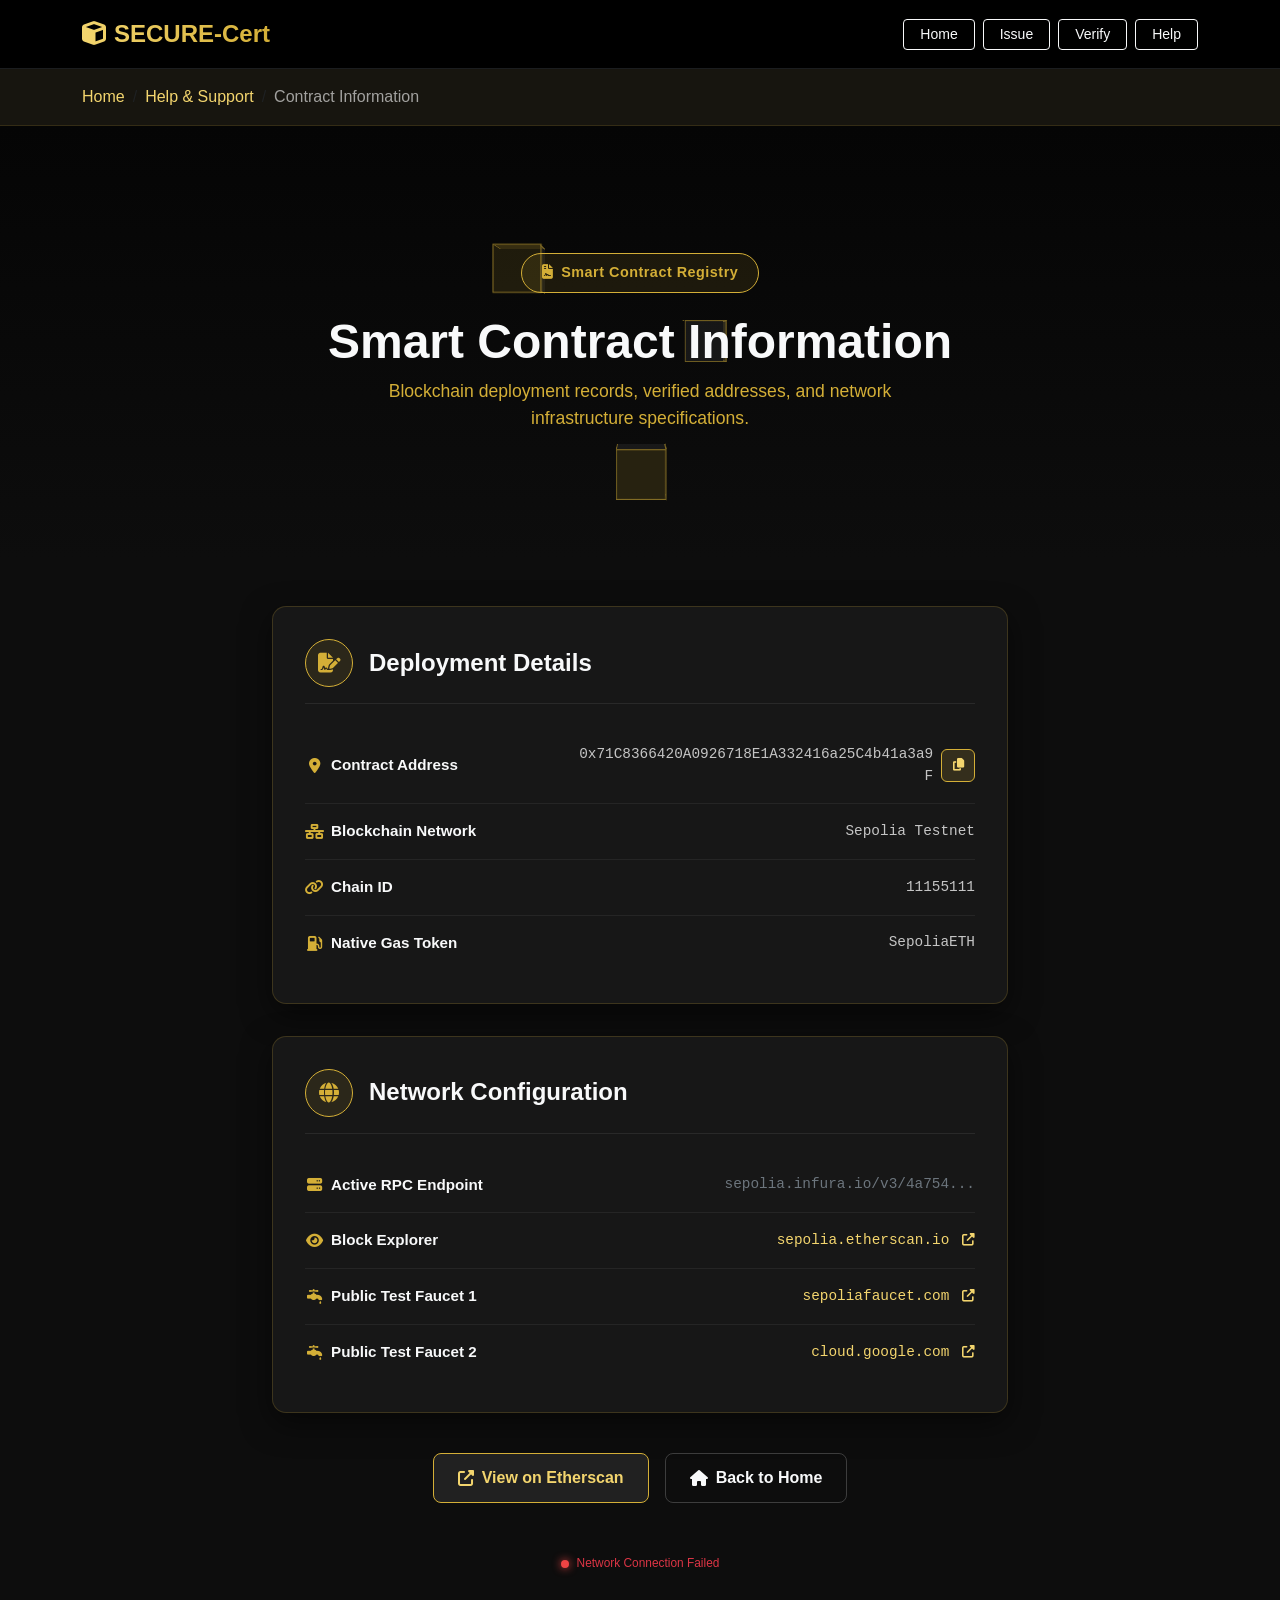
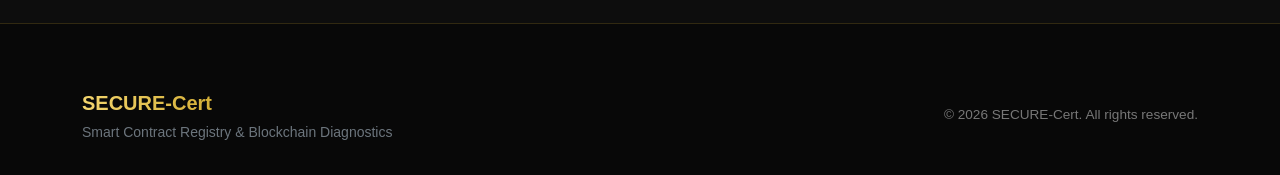
==== contract_info.html @ 5b674ec1 "Create contract_info.html" ====
<!DOCTYPE html>
<html lang="en">
<head>
  <meta charset="UTF-8">
  <meta name="viewport" content="width=device-width, initial-scale=1.0">
  <title>Contract Information - SECURE-Cert</title>

  <!-- Bootstrap 5 CSS -->
  <link href="https://cdn.jsdelivr.net/npm/bootstrap@5.3.3/dist/css/bootstrap.min.css" rel="stylesheet">
  <!-- FontAwesome Icons -->
  <link rel="stylesheet" href="https://cdnjs.cloudflare.com/ajax/libs/font-awesome/6.4.0/css/all.min.css">
  <!-- AOS Animations -->
  <link href="https://unpkg.com/aos@2.3.1/dist/aos.css" rel="stylesheet">
  <!-- Master Gold/Black/White Theme -->
  <link rel="stylesheet" href="style.css">
</head>
<body class="d-flex flex-column min-vh-100">

  <!-- Shared Header -->
  <header class="py-3 border-bottom border-secondary border-opacity-25 bg-black">
    <div class="container d-flex justify-content-between align-items-center">
      <a href="index.html" class="text-decoration-none fw-bold fs-4 gradient-text">
        <i class="fas fa-cube me-2"></i>SECURE-Cert
      </a>
      <div class="d-flex gap-2">
        <a href="index.html" class="btn btn-outline-light btn-sm px-3">Home</a>
        <a href="issue.html" class="btn btn-outline-light btn-sm px-3">Issue</a>
        <a href="verify.html" class="btn btn-outline-light btn-sm px-3">Verify</a>
        <a href="help.html" class="btn btn-outline-light btn-sm px-3">Help</a>
      </div>
    </div>
  </header>

  <!-- Breadcrumb Navigation -->
  <div class="breadcrumb-custom">
    <div class="container">
      <nav aria-label="breadcrumb">
        <ol class="breadcrumb">
          <li class="breadcrumb-item"><a href="index.html">Home</a></li>
          <li class="breadcrumb-item"><a href="help.html">Help & Support</a></li>
          <li class="breadcrumb-item active" aria-current="page">Contract Information</li>
        </ol>
      </nav>
    </div>
  </div>

  <!-- Hero Section with 3D Animated Background -->
  <section class="animation-hero position-relative">
    <div class="animation-bg">
      <div class="icontainer">
        <div class="holder"><div class="box"></div></div>
        <div class="holder"><div class="box"></div></div>
        <div class="holder"><div class="box"></div></div>
      </div>
    </div>

    <div class="container text-center hero-content position-relative" style="z-index: 2;">
      <div class="hero-badge" data-aos="fade-down">
        <i class="fas fa-file-contract me-2"></i>Smart Contract Registry
      </div>
      <h1 class="hero-title" data-aos="fade-up">Smart Contract Information</h1>
      <p class="hero-subtitle" data-aos="fade-up" data-aos-delay="100">
        Blockchain deployment records, verified addresses, and network infrastructure specifications.
      </p>
    </div>
  </section>

  <!-- Main Information Container -->
  <main class="py-5" style="background-color: var(--black-bg);">
    <div class="container">
      <div class="row justify-content-center">
        <div class="col-lg-9 col-xl-8">

          <!-- Contract Details Card -->
          <div class="info-card" data-aos="fade-up" data-aos-delay="100">
            <div class="info-header">
              <div class="info-icon"><i class="fas fa-file-signature"></i></div>
              <h3 class="h4 fw-bold text-light m-0">Deployment Details</h3>
            </div>

            <div class="info-item">
              <div class="info-label"><i class="fas fa-map-marker-alt"></i> Contract Address</div>
              <div class="info-value">
                <span id="displayContractAddr">0x71C...3a9F</span>
                <button class="copy-btn" id="copyBtn" onclick="copyContractAddress()" aria-label="Copy contract address">
                  <i class="fas fa-copy"></i>
                </button>
              </div>
            </div>

            <div class="info-item">
              <div class="info-label"><i class="fas fa-network-wired"></i> Blockchain Network</div>
              <div class="info-value">Sepolia Testnet</div>
            </div>

            <div class="info-item">
              <div class="info-label"><i class="fas fa-link"></i> Chain ID</div>
              <div class="info-value">11155111</div>
            </div>

            <div class="info-item">
              <div class="info-label"><i class="fas fa-gas-pump"></i> Native Gas Token</div>
              <div class="info-value">SepoliaETH</div>
            </div>
          </div>

          <!-- Network Architecture Card -->
          <div class="info-card" data-aos="fade-up" data-aos-delay="200">
            <div class="info-header">
              <div class="info-icon"><i class="fas fa-globe"></i></div>
              <h3 class="h4 fw-bold text-light m-0">Network Configuration</h3>
            </div>

            <div class="info-item">
              <div class="info-label"><i class="fas fa-server"></i> Active RPC Endpoint</div>
              <div class="info-value text-secondary">sepolia.infura.io/v3/4a754...</div>
            </div>

            <div class="info-item">
              <div class="info-label"><i class="fas fa-eye"></i> Block Explorer</div>
              <div class="info-value">
                <a href="https://sepolia.etherscan.io" target="_blank" rel="noopener noreferrer">
                  sepolia.etherscan.io <i class="fas fa-external-link-alt small ms-1"></i>
                </a>
              </div>
            </div>

            <div class="info-item">
              <div class="info-label"><i class="fas fa-faucet-drip"></i> Public Test Faucet 1</div>
              <div class="info-value">
                <a href="https://sepoliafaucet.com" target="_blank" rel="noopener noreferrer">
                  sepoliafaucet.com <i class="fas fa-external-link-alt small ms-1"></i>
                </a>
              </div>
            </div>

            <div class="info-item">
              <div class="info-label"><i class="fas fa-faucet-drip"></i> Public Test Faucet 2</div>
              <div class="info-value">
                <a href="https://cloud.google.com/application/web3/faucet/ethereum/sepolia" target="_blank" rel="noopener noreferrer">
                  cloud.google.com <i class="fas fa-external-link-alt small ms-1"></i>
                </a>
              </div>
            </div>
          </div>

          <!-- Action Buttons -->
          <div class="action-buttons" data-aos="fade-up" data-aos-delay="300">
            <a id="etherscanLink" href="https://sepolia.etherscan.io" target="_blank" class="btn-etherscan" rel="noopener noreferrer">
              <i class="fas fa-external-link-alt"></i> View on Etherscan
            </a>
            <a href="index.html" class="btn-home">
              <i class="fas fa-home"></i> Back to Home
            </a>
          </div>

          <!-- Network Live Status Indicator -->
          <div class="text-center mt-5" data-aos="fade-up">
            <div class="status-indicator" id="pageNetworkStatus">
              <span class="status-dot" id="pageStatusDot"></span>
              <span id="pageStatusText" class="text-secondary small">Probing Ethereum node...</span>
            </div>
          </div>

        </div>
      </div>
    </div>
  </main>

  <!-- Shared Footer -->
  <footer class="custom-footer mt-auto">
    <div class="container">
      <div class="row align-items-center gy-3">
        <div class="col-md-6 text-center text-md-start">
          <span class="gradient-text fw-bold fs-5">SECURE-Cert</span>
          <p class="text-secondary small mb-0 mt-1">Smart Contract Registry & Blockchain Diagnostics</p>
        </div>
        <div class="col-md-6 text-center text-md-end">
          <p class="footer-copyright mb-0">&copy; 2026 SECURE-Cert. All rights reserved.</p>
        </div>
      </div>
    </div>
  </footer>

  <!-- Scripts -->
  <script src="https://cdn.jsdelivr.net/npm/bootstrap@5.3.3/dist/js/bootstrap.bundle.min.js"></script>
  <script src="https://unpkg.com/aos@2.3.1/dist/aos.js"></script>
  <script>
    AOS.init({ duration: 800, once: true });

    // Client-side default contract address (demo placeholder or replace with real address)
    const CONTRACT_ADDRESS = "0x71C8366420A0926718E1A332416a25C4b41a3a9F";

    // Initialize address and links
    document.addEventListener('DOMContentLoaded', () => {
      document.getElementById('displayContractAddr').textContent = CONTRACT_ADDRESS;
      document.getElementById('etherscanLink').href = `https://sepolia.etherscan.io/address/${CONTRACT_ADDRESS}`;
      checkPageNetworkStatus();
      setInterval(checkPageNetworkStatus, 30000);
    });

    async function copyContractAddress() {
      const button = document.getElementById('copyBtn');
      try {
        await navigator.clipboard.writeText(CONTRACT_ADDRESS);
        const original = button.innerHTML;
        button.innerHTML = '<i class="fas fa-check"></i>';
        button.classList.add('copied');
        setTimeout(() => {
          button.innerHTML = original;
          button.classList.remove('copied');
        }, 2000);
      } catch (e) {
        console.error('Failed to copy: ', e);
      }
    }

    async function checkPageNetworkStatus() {
      const statusIndicator = document.getElementById('pageNetworkStatus');
      const statusDot = document.getElementById('pageStatusDot');
      const statusText = document.getElementById('pageStatusText');

      try {
        const response = await fetch("https://sepolia.infura.io/v3/4a754a0fd3ad4c7f8ef0238d161c21ff", {
          method: "POST",
          headers: { "Content-Type": "application/json" },
          body: JSON.stringify({ jsonrpc: "2.0", method: "eth_blockNumber", params: [], id: 1 })
        });

        if (response.ok) {
          statusIndicator.className = 'status-indicator status-online';
          statusDot.className = 'status-dot online';
          statusText.textContent = 'Sepolia Network Connected (Node Operational)';
          statusText.className = 'text-light small';
        } else {
          throw new Error('RPC response not OK');
        }
      } catch (err) {
        statusIndicator.className = 'status-indicator status-offline';
        statusDot.className = 'status-dot offline';
        statusText.textContent = 'Network Connection Failed';
        statusText.className = 'text-danger small';
      }
    }
  </script>
</body>
</html>
---- style.css ----
/* =========================================
   Theme Variables (Gold, Black, White)
========================================= */
:root {
  --black-bg: #0d0d0d;
  --black-card: #171717;
  --black-elevated: #212121;
  --white-text: #f8f9fa;
  --gold-primary: #d4af37;
  --gold-light: #f3d56e;
  --gold-dark: #aa8c2c;
  --transition: all 0.3s ease;
}

body {
  background-color: var(--black-bg);
  color: var(--white-text);
  font-family: 'Segoe UI', -apple-system, BlinkMacSystemFont, Roboto, sans-serif;
  overflow-x: hidden;
  margin: 0;
}

/* =========================================
   Typography & Shared Utilities
========================================= */
.gradient-text {
  background: linear-gradient(90deg, var(--gold-light), var(--gold-primary));
  -webkit-background-clip: text;
  background-clip: text;
  -webkit-text-fill-color: transparent;
  color: transparent;
}

.hero-badge {
  display: inline-block;
  padding: 0.5rem 1.25rem;
  background: rgba(212, 175, 55, 0.1);
  color: var(--gold-primary);
  border: 1px solid var(--gold-primary);
  border-radius: 50px;
  margin-bottom: 1.25rem;
  font-weight: 600;
  font-size: 0.9rem;
  letter-spacing: 0.5px;
}

.hero-btn {
  background: var(--gold-primary);
  color: var(--black-bg);
  border: 1px solid var(--gold-primary);
  font-weight: 600;
  transition: var(--transition);
}

.hero-btn:hover:not(:disabled) {
  background: var(--gold-light);
  border-color: var(--gold-light);
  color: #000;
  transform: translateY(-2px);
  box-shadow: 0 6px 20px rgba(212, 175, 55, 0.3);
}

.hero-btn:disabled {
  background: #333333;
  border-color: #444444;
  color: #777777;
  cursor: not-allowed;
}

/* =========================================
   Hero & 3D Animation Background
========================================= */
.animation-hero {
  position: relative;
  width: 100%;
  background: linear-gradient(180deg, #050505 0%, var(--black-bg) 100%);
  overflow: hidden;
  display: flex;
  flex-direction: column;
  justify-content: center;
  align-items: center;
  padding: 5rem 1rem;
  min-height: 48vh;
}

.animation-bg {
  position: absolute;
  top: 0;
  left: 0;
  width: 100%;
  height: 100%;
  z-index: 0;
  pointer-events: none;
  opacity: 0.6;
}

.icontainer {
  position: absolute;
  top: 50%;
  left: 50%;
  transform: translate(-50%, -50%);
  perspective: 1000px;
  transform-style: preserve-3d;
  width: 18em;
  height: 18em;
}

.holder {
  position: absolute;
  top: 50%;
  left: 50%;
  transform-style: preserve-3d;
  width: 100%;
  height: 100%;
}

.holder:nth-child(1) { transform: translate(-50%, -50%) translate3d(0, 3em, 1.5em); }
.holder:nth-child(2) { transform: translate(-50%, -50%) rotateY(-90deg) rotateX(90deg) translate3d(0, 3em, 1.5em); }
.holder:nth-child(3) { transform: translate(-50%, -50%) rotateZ(-90deg) rotateX(-90deg) translate3d(0, 3em, 1.5em); }

.box {
  position: absolute;
  top: 0;
  left: 0;
  transform-style: preserve-3d;
  animation: ani-box 6s infinite ease-in-out;
  width: 3em;
  height: 3em;
  background-color: rgba(212, 175, 55, 0.2);
  border: 1px solid var(--gold-primary);
}

.box:before,
.box:after {
  content: "";
  position: absolute;
  width: 100%;
  height: 100%;
  border: 1px solid var(--gold-primary);
}

.box:before {
  background-color: rgba(255, 255, 255, 0.1);
  left: 100%;
  bottom: 0;
  transform: rotateY(90deg);
  transform-origin: 0 50%;
}

.box:after {
  background-color: rgba(170, 140, 44, 0.3);
  left: 0;
  bottom: 100%;
  transform: rotateX(90deg);
  transform-origin: 0 100%;
}

@keyframes ani-box {
  0%, 100% { transform: translate3d(0, 0, 0) scale3d(1, 1, 1); }
  16.66% { transform: translate3d(-3em, 0, 0) scale3d(0.85, 0.85, 1.1); }
  33.33% { transform: translate3d(-3em, -3em, 0) scale3d(1.1, 0.85, 0.85); }
  50% { transform: translate3d(0, -3em, 0) scale3d(0.85, 1.1, 0.85); }
  66.66% { transform: translate3d(0, -3em, -3em) scale3d(0.85, 0.85, 1.1); }
  83.33% { transform: translate3d(0, 0, -3em) scale3d(1.1, 0.85, 0.85); }
}

.hero-title {
  font-size: clamp(2rem, 5vw, 3rem);
  font-weight: 800;
  color: var(--white-text);
  margin-bottom: 0.5rem;
}

.hero-subtitle {
  font-size: 1.1rem;
  color: var(--gold-primary);
  opacity: 0.9;
  max-width: 600px;
  margin: 0 auto;
}

/* =========================================
   Form Container & Components
========================================= */
.form-container {
  background: var(--black-card);
  border: 1px solid rgba(212, 175, 55, 0.2);
  border-radius: 16px;
  padding: 2.5rem;
  box-shadow: 0 15px 40px rgba(0, 0, 0, 0.7);
  position: relative;
}

.form-icon {
  font-size: 2.5rem;
  color: var(--gold-primary);
}

.form-label {
  color: var(--white-text);
  font-weight: 600;
  font-size: 0.95rem;
  margin-bottom: 0.5rem;
}

.custom-input {
  background-color: var(--black-elevated) !important;
  border: 1px solid rgba(255, 255, 255, 0.12) !important;
  color: var(--white-text) !important;
  border-radius: 8px;
  padding: 0.8rem 1rem;
  transition: var(--transition);
}

.custom-input:focus {
  border-color: var(--gold-primary) !important;
  box-shadow: 0 0 10px rgba(212, 175, 55, 0.2) !important;
}

.custom-input::placeholder {
  color: rgba(255, 255, 255, 0.3);
}

.form-help {
  font-size: 0.8rem;
  color: rgba(255, 255, 255, 0.45);
  margin-top: 0.4rem;
}

/* Drag and Drop Zone */
.file-upload-area {
  border: 2px dashed rgba(212, 175, 55, 0.35);
  border-radius: 12px;
  padding: 2.5rem 1.5rem;
  text-align: center;
  background: rgba(212, 175, 55, 0.02);
  cursor: pointer;
  transition: var(--transition);
}

.file-upload-area:hover,
.file-upload-area.active {
  border-color: var(--gold-primary);
  background: rgba(212, 175, 55, 0.07);
}

.upload-icon {
  font-size: 2.8rem;
  color: var(--gold-primary);
  margin-bottom: 0.75rem;
}

.file-types {
  font-size: 0.8rem;
  color: rgba(255, 255, 255, 0.4);
}

.file-preview {
  display: flex;
  align-items: center;
  justify-content: space-between;
  padding: 0.75rem 1rem;
  background: var(--black-elevated);
  border: 1px solid rgba(212, 175, 55, 0.3);
  border-radius: 8px;
}

.btn-remove {
  background: transparent;
  border: none;
  color: #ff6b6b;
  cursor: pointer;
  font-size: 1.1rem;
  transition: var(--transition);
}

.btn-remove:hover {
  color: #ff2a2a;
}

/* =========================================
   Overlays & Notifications
========================================= */
.processing-overlay {
  position: absolute;
  top: 0;
  left: 0;
  width: 100%;
  height: 100%;
  background: rgba(13, 13, 13, 0.95);
  border-radius: 16px;
  display: flex;
  align-items: center;
  justify-content: center;
  z-index: 10;
  backdrop-filter: blur(4px);
}

.processing-content {
  text-align: center;
  max-width: 380px;
  padding: 1.5rem;
}

.spinner {
  width: 48px;
  height: 48px;
  border: 4px solid rgba(212, 175, 55, 0.2);
  border-top-color: var(--gold-primary);
  border-radius: 50%;
  animation: spin 0.9s linear infinite;
  margin: 0 auto;
}

@keyframes spin {
  to { transform: rotate(360deg); }
}

.processing-steps .step {
  font-size: 0.9rem;
  color: rgba(255, 255, 255, 0.5);
  padding: 0.4rem 0;
}

.processing-steps .step.active {
  color: var(--gold-light);
  font-weight: 600;
}

.custom-toast {
  padding: 1rem;
  border-radius: 8px;
  margin-top: 1rem;
}

.custom-toast.success {
  background: rgba(212, 175, 55, 0.1);
  border: 1px solid var(--gold-primary);
  color: var(--gold-light);
}

.custom-toast.error {
  background: rgba(220, 53, 69, 0.15);
  border: 1px solid #dc3545;
  color: #ff8585;
}

.toast-close-btn {
  background: transparent;
  border: none;
  color: inherit;
  font-size: 1.25rem;
  line-height: 1;
  cursor: pointer;
}

/* =========================================
   Verify Page & Forensics Styles
========================================= */
.verify-wrap {
  max-width: 760px;
  margin: 0 auto;
}

.verify-card {
  background: var(--black-card);
  border: 1px solid rgba(212, 175, 55, 0.2);
  border-radius: 16px;
  padding: 2.5rem;
  box-shadow: 0 15px 40px rgba(0, 0, 0, 0.7);
  margin-bottom: 2rem;
  color: var(--white-text);
  position: relative;
}

.meta-box {
  background: var(--black-elevated);
  border-radius: 10px;
  padding: 1.5rem;
  margin-bottom: 1.5rem;
  border: 1px solid rgba(255, 255, 255, 0.08);
  word-break: break-all;
}

.meta-row {
  margin-bottom: 0.85rem;
  font-size: 0.95rem;
}

.meta-row:last-child {
  margin-bottom: 0;
}

.meta-row strong {
  color: var(--gold-light);
  display: inline-block;
  margin-bottom: 0.2rem;
}

.meta-box code {
  color: #e2e8f0;
  background: rgba(0, 0, 0, 0.4);
  padding: 0.2rem 0.5rem;
  border-radius: 4px;
  border: 1px solid rgba(255, 255, 255, 0.05);
}

.forensic-panel {
  background: rgba(212, 175, 55, 0.04);
  border: 1px solid rgba(212, 175, 55, 0.25);
  border-radius: 10px;
  padding: 1.5rem;
}

.score-badge {
  background: rgba(212, 175, 55, 0.2);
  color: var(--gold-light);
  border: 1px solid var(--gold-primary);
  padding: 0.25rem 0.65rem;
  border-radius: 6px;
  font-weight: 700;
}

.text-valid {
  color: #4ade80 !important;
}

.text-invalid {
  color: #f87171 !important;
}

/* =========================================
   Layout & Framework Styles (Gold, Black, White)
========================================= */

/* --- Loading Screen --- */
.loading-screen {
  position: fixed;
  inset: 0;
  background: var(--black-bg);
  z-index: 99999;
  display: flex;
  justify-content: center;
  align-items: center;
  transition: opacity 0.5s ease, visibility 0.5s ease;
}

.loading-screen.fade-out {
  opacity: 0;
  visibility: hidden;
}

.loading-content {
  text-align: center;
  color: var(--white-text);
}

.loading-logo {
  margin-bottom: 1.5rem;
}

.loading-logo span {
  display: block;
  font-size: 1.75rem;
  font-weight: 800;
  color: var(--white-text);
  margin-top: 0.5rem;
}

.brand-subtext {
  font-size: 0.85rem;
  color: var(--gold-primary);
  letter-spacing: 1px;
  text-transform: uppercase;
}

.loading-spinner {
  width: 45px;
  height: 45px;
  border: 3px solid rgba(212, 175, 55, 0.2);
  border-top-color: var(--gold-primary);
  border-radius: 50%;
  animation: spin 0.8s linear infinite;
  margin: 1.5rem auto;
}

/* --- Header / Navbar --- */
.custom-navbar {
  background: rgba(13, 13, 13, 0.95);
  backdrop-filter: blur(10px);
  border-bottom: 1px solid rgba(212, 175, 55, 0.2);
  transition: var(--transition);
  padding: 0.75rem 0;
}

.brand-text {
  font-size: 1.25rem;
  font-weight: 700;
  color: var(--white-text);
  line-height: 1.1;
}

.nav-link {
  color: rgba(248, 249, 250, 0.75) !important;
  font-weight: 500;
  font-size: 0.95rem;
  display: flex;
  align-items: center;
  gap: 0.5rem;
  transition: var(--transition);
  padding: 0.5rem 0.85rem !important;
}

.nav-link:hover,
.nav-link.active {
  color: var(--gold-primary) !important;
  transform: translateY(-1px);
}

/* --- Mobile Menu Drawer --- */
.mobile-nav-overlay {
  position: fixed;
  inset: 0;
  background: rgba(0, 0, 0, 0.75);
  z-index: 1040;
  opacity: 0;
  visibility: hidden;
  transition: var(--transition);
}

.mobile-nav-overlay.active {
  opacity: 1;
  visibility: visible;
}

.mobile-menu {
  position: fixed;
  top: 0;
  right: -320px;
  width: 300px;
  height: 100vh;
  background: var(--black-card);
  border-left: 1px solid rgba(212, 175, 55, 0.25);
  z-index: 1050;
  display: flex;
  flex-direction: column;
  transition: right 0.35s ease;
  padding: 1.5rem;
}

.mobile-menu.active {
  right: 0;
}

.mobile-menu-header {
  display: flex;
  justify-content: space-between;
  align-items: center;
  padding-bottom: 1rem;
  border-bottom: 1px solid rgba(255, 255, 255, 0.1);
}

.mobile-menu-close {
  background: transparent;
  border: none;
  color: var(--white-text);
  font-size: 1.25rem;
  cursor: pointer;
}

.mobile-menu-items {
  list-style: none;
  padding: 1.5rem 0;
  margin: 0;
  flex-grow: 1;
}

.mobile-menu-link {
  display: flex;
  align-items: center;
  justify-content: space-between;
  padding: 0.8rem 0;
  color: var(--white-text);
  text-decoration: none;
  border-bottom: 1px solid rgba(255, 255, 255, 0.05);
  transition: var(--transition);
}

.mobile-menu-link:hover {
  color: var(--gold-primary);
}

.menu-title {
  font-weight: 600;
  font-size: 1rem;
}

.menu-subtitle {
  font-size: 0.75rem;
  color: rgba(255, 255, 255, 0.45);
}

.menu-icon {
  color: var(--gold-primary);
  margin-right: 1rem;
  font-size: 1.1rem;
}

/* --- Status Indicator --- */
.status-indicator {
  display: inline-flex;
  align-items: center;
  gap: 0.5rem;
  font-size: 0.85rem;
}

.status-dot {
  width: 8px;
  height: 8px;
  border-radius: 50%;
  display: inline-block;
}

.status-dot.online {
  background-color: var(--gold-primary);
  box-shadow: 0 0 8px var(--gold-primary);
}

.status-dot.offline {
  background-color: #ef4444;
  box-shadow: 0 0 8px #ef4444;
}

/* --- Back To Top --- */
.back-to-top {
  position: fixed;
  bottom: 30px;
  right: 30px;
  width: 44px;
  height: 44px;
  background: var(--gold-primary);
  color: var(--black-bg);
  border: none;
  border-radius: 50%;
  display: flex;
  align-items: center;
  justify-content: center;
  cursor: pointer;
  opacity: 0;
  visibility: hidden;
  transition: var(--transition);
  z-index: 1000;
  box-shadow: 0 4px 15px rgba(0, 0, 0, 0.4);
}

.back-to-top.visible {
  opacity: 1;
  visibility: visible;
}

.back-to-top:hover {
  background: var(--gold-light);
  transform: translateY(-3px);
}

/* --- Footer --- */
.custom-footer {
  background: #080808;
  border-top: 1px solid rgba(212, 175, 55, 0.2);
  color: var(--white-text);
  padding: 4rem 0 2rem 0;
  margin-top: auto;
}

.footer-heading {
  color: var(--gold-primary);
  font-weight: 700;
  font-size: 1.05rem;
  margin-bottom: 1.25rem;
  text-transform: uppercase;
  letter-spacing: 0.5px;
}

.footer-links {
  list-style: none;
  padding: 0;
  margin: 0;
}

.footer-links li {
  margin-bottom: 0.6rem;
}

.footer-links a {
  color: rgba(255, 255, 255, 0.65);
  text-decoration: none;
  font-size: 0.9rem;
  transition: var(--transition);
}

.footer-links a:hover {
  color: var(--gold-primary);
  padding-left: 4px;
}

.social-link {
  display: inline-flex;
  align-items: center;
  justify-content: center;
  width: 36px;
  height: 36px;
  border-radius: 50%;
  border: 1px solid rgba(212, 175, 55, 0.4);
  color: var(--gold-primary);
  margin-right: 0.5rem;
  text-decoration: none;
  transition: var(--transition);
}

.social-link:hover {
  background: var(--gold-primary);
  color: var(--black-bg);
}

.tech-badge {
  background: var(--black-card);
  border: 1px solid rgba(212, 175, 55, 0.3);
  color: var(--gold-light);
  font-size: 0.75rem;
  padding: 0.2rem 0.5rem;
  border-radius: 4px;
  display: inline-block;
  margin: 0.2rem 0.2rem 0.2rem 0;
}

.footer-divider {
  border-color: rgba(255, 255, 255, 0.08);
  margin: 2.5rem 0 1.5rem 0;
}

.footer-copyright {
  color: rgba(255, 255, 255, 0.45);
  font-size: 0.85rem;
  margin: 0;
}

/* =========================================
   Help, Tutorials, FAQ & Support Styles
========================================= */

/* --- Breadcrumbs --- */
.breadcrumb-custom {
  background: rgba(212, 175, 55, 0.05);
  padding: 1rem 0;
  border-bottom: 1px solid rgba(212, 175, 55, 0.15);
}

.breadcrumb-custom .breadcrumb {
  background: transparent;
  margin: 0;
}

.breadcrumb-custom .breadcrumb-item a {
  color: var(--gold-light);
  text-decoration: none;
}

.breadcrumb-custom .breadcrumb-item.active {
  color: rgba(255, 255, 255, 0.6);
}

/* --- Search Bar Component --- */
.search-box {
  max-width: 580px;
  margin: 2rem auto 0;
  position: relative;
  z-index: 5;
}

.search-input-wrapper {
  position: relative;
}

.search-box input {
  width: 100%;
  padding: 1rem 3.5rem 1rem 1.5rem;
  border-radius: 50px;
  font-size: 1rem;
  background: var(--black-card);
  border: 1px solid rgba(212, 175, 55, 0.3);
  color: var(--white-text);
  outline: none;
  transition: var(--transition);
  box-shadow: 0 10px 30px rgba(0, 0, 0, 0.5);
}

.search-box input:focus {
  border-color: var(--gold-primary);
  box-shadow: 0 0 15px rgba(212, 175, 55, 0.3);
}

.search-box input::placeholder {
  color: rgba(255, 255, 255, 0.4);
}

.search-box i.search-icon {
  position: absolute;
  right: 1.5rem;
  top: 50%;
  transform: translateY(-50%);
  color: var(--gold-primary);
  font-size: 1.1rem;
}

.search-results {
  background: var(--black-card);
  border: 1px solid var(--gold-primary);
  border-radius: 12px;
  padding: 0.75rem;
  margin-top: 0.75rem;
  display: none;
  position: absolute;
  top: 100%;
  left: 0;
  right: 0;
  z-index: 1000;
  box-shadow: 0 15px 35px rgba(0, 0, 0, 0.8);
  max-height: 280px;
  overflow-y: auto;
}

.search-result-item {
  padding: 0.75rem 1rem;
  border-radius: 8px;
  cursor: pointer;
  text-align: left;
  transition: var(--transition);
}

.search-result-item:hover {
  background: rgba(212, 175, 55, 0.1);
}

.search-result-title {
  font-weight: 600;
  color: var(--gold-light);
  font-size: 0.95rem;
}

.search-result-desc {
  color: rgba(255, 255, 255, 0.6);
  font-size: 0.85rem;
}

/* --- Help Cards --- */
.help-card {
  background: var(--black-card);
  border: 1px solid rgba(255, 255, 255, 0.08);
  border-radius: 14px;
  padding: 2rem;
  height: 100%;
  transition: var(--transition);
  position: relative;
}

.help-card:hover {
  border-color: var(--gold-primary);
  transform: translateY(-5px);
  box-shadow: 0 10px 30px rgba(212, 175, 55, 0.15);
}

.help-card-icon {
  width: 55px;
  height: 55px;
  background: rgba(212, 175, 55, 0.1);
  border: 1px solid var(--gold-primary);
  border-radius: 50%;
  display: flex;
  align-items: center;
  justify-content: center;
  color: var(--gold-primary);
  font-size: 1.4rem;
  margin-bottom: 1.25rem;
}

.help-link {
  color: var(--gold-light);
  text-decoration: none;
  font-weight: 600;
  display: inline-flex;
  align-items: center;
  gap: 0.5rem;
  transition: var(--transition);
}

.help-link:hover {
  color: #fff;
  transform: translateX(4px);
}

/* --- Tutorial Cards --- */
.tutorial-card {
  background: var(--black-card);
  border: 1px solid rgba(212, 175, 55, 0.2);
  border-radius: 14px;
  padding: 2rem;
  margin-bottom: 2rem;
}

.tutorial-header {
  display: flex;
  align-items: center;
  gap: 1rem;
  margin-bottom: 1.5rem;
}

.tutorial-number {
  width: 40px;
  height: 40px;
  background: var(--gold-primary);
  color: #000;
  border-radius: 50%;
  display: flex;
  align-items: center;
  justify-content: center;
  font-weight: 700;
}

.tutorial-steps {
  list-style: none;
  padding: 0;
  margin: 0;
}

.tutorial-steps li {
  padding: 0.85rem 0;
  border-bottom: 1px solid rgba(255, 255, 255, 0.08);
  color: rgba(255, 255, 255, 0.8);
  display: flex;
  align-items: flex-start;
  gap: 0.75rem;
  cursor: pointer;
  transition: var(--transition);
}

.tutorial-steps li:hover {
  color: var(--gold-light);
}

.tutorial-steps li:last-child {
  border-bottom: none;
}

.tutorial-steps li i {
  color: var(--gold-primary);
  margin-top: 0.25rem;
}

/* --- FAQ Accordion --- */
.faq-item {
  background: var(--black-card);
  border: 1px solid rgba(255, 255, 255, 0.08);
  border-radius: 10px;
  margin-bottom: 1rem;
  overflow: hidden;
  transition: var(--transition);
}

.faq-item:hover {
  border-color: var(--gold-primary);
}

.faq-question {
  padding: 1.25rem 1.5rem;
  cursor: pointer;
  display: flex;
  justify-content: space-between;
  align-items: center;
  font-weight: 600;
  color: var(--white-text);
  background: none;
  border: none;
  width: 100%;
  text-align: left;
}

.faq-question i {
  color: var(--gold-primary);
  transition: var(--transition);
}

.faq-question.active i {
  transform: rotate(180deg);
}

.faq-answer {
  padding: 0 1.5rem;
  max-height: 0;
  overflow: hidden;
  transition: max-height 0.35s ease-out, padding 0.35s ease-out;
}

.faq-answer.active {
  padding: 0 1.5rem 1.5rem;
  max-height: 250px;
}

.faq-answer p {
  color: rgba(255, 255, 255, 0.7);
  margin: 0;
  line-height: 1.6;
}

/* --- Contact Support Section --- */
.contact-card {
  background: var(--black-card);
  border: 1px solid rgba(212, 175, 55, 0.2);
  border-radius: 12px;
  padding: 2.5rem 1.5rem;
  text-align: center;
  transition: var(--transition);
  height: 100%;
}

.contact-card:hover {
  border-color: var(--gold-primary);
  transform: translateY(-4px);
  box-shadow: 0 10px 25px rgba(212, 175, 55, 0.15);
}

.contact-icon {
  width: 55px;
  height: 55px;
  background: rgba(212, 175, 55, 0.1);
  border: 1px solid var(--gold-primary);
  border-radius: 50%;
  display: flex;
  align-items: center;
  justify-content: center;
  margin: 0 auto 1.25rem;
  color: var(--gold-primary);
  font-size: 1.3rem;
}

.contact-link {
  color: var(--gold-light);
  text-decoration: none;
  font-weight: 600;
  transition: var(--transition);
}

.contact-link:hover {
  color: #fff;
  text-decoration: underline;
}

.status-badge {
  display: inline-flex;
  align-items: center;
  padding: 0.45rem 1rem;
  border-radius: 50px;
  font-weight: 600;
  font-size: 0.85rem;
  margin-bottom: 1.5rem;
}

.status-online {
  background: rgba(212, 175, 55, 0.1);
  color: var(--gold-light);
  border: 1px solid var(--gold-primary);
}

.status-maintenance {
  background: rgba(239, 68, 68, 0.15);
  color: #f87171;
  border: 1px solid #ef4444;
}

/* =========================================
   Contract Info Component Styles
========================================= */
.info-card {
  background: var(--black-card);
  border: 1px solid rgba(212, 175, 55, 0.2);
  border-radius: 14px;
  padding: 2rem;
  margin-bottom: 2rem;
  transition: var(--transition);
  position: relative;
  box-shadow: 0 10px 30px rgba(0, 0, 0, 0.5);
}

.info-card:hover {
  border-color: var(--gold-primary);
  transform: translateY(-4px);
  box-shadow: 0 12px 35px rgba(212, 175, 55, 0.15);
}

.info-header {
  display: flex;
  align-items: center;
  gap: 1rem;
  margin-bottom: 1.5rem;
  border-bottom: 1px solid rgba(255, 255, 255, 0.08);
  padding-bottom: 1rem;
}

.info-icon {
  width: 48px;
  height: 48px;
  border-radius: 50%;
  display: flex;
  align-items: center;
  justify-content: center;
  color: var(--gold-primary);
  background: rgba(212, 175, 55, 0.1);
  border: 1px solid var(--gold-primary);
  font-size: 1.25rem;
  flex-shrink: 0;
}

.info-item {
  display: flex;
  justify-content: space-between;
  align-items: center;
  padding: 1rem 0;
  border-bottom: 1px solid rgba(255, 255, 255, 0.06);
}

.info-item:last-child {
  border-bottom: none;
}

.info-label {
  font-weight: 600;
  display: flex;
  align-items: center;
  gap: 0.5rem;
  color: var(--white-text);
  font-size: 0.95rem;
}

.info-label i {
  color: var(--gold-primary);
  width: 18px;
  text-align: center;
}

.info-value {
  color: rgba(255, 255, 255, 0.75);
  font-family: 'SFMono-Regular', Consolas, 'Liberation Mono', Menlo, monospace;
  font-size: 0.9rem;
  text-align: right;
  max-width: 60%;
  word-break: break-all;
  display: flex;
  align-items: center;
  justify-content: flex-end;
  gap: 0.5rem;
}

.info-value a {
  color: var(--gold-light);
  text-decoration: none;
  transition: var(--transition);
}

.info-value a:hover {
  color: #fff;
  text-decoration: underline;
}

.copy-btn {
  background: rgba(212, 175, 55, 0.15);
  color: var(--gold-light);
  border: 1px solid var(--gold-primary);
  padding: 0.35rem 0.65rem;
  border-radius: 6px;
  cursor: pointer;
  font-size: 0.8rem;
  transition: var(--transition);
}

.copy-btn:hover {
  background: var(--gold-primary);
  color: #000;
}

.copy-btn.copied {
  background: #16a34a;
  border-color: #16a34a;
  color: #fff;
}

.action-buttons {
  display: flex;
  gap: 1rem;
  flex-wrap: wrap;
  justify-content: center;
  margin-top: 2.5rem;
}

.btn-etherscan {
  background: var(--black-elevated);
  color: var(--gold-light);
  border: 1px solid var(--gold-primary);
  padding: 0.75rem 1.5rem;
  border-radius: 8px;
  display: inline-flex;
  align-items: center;
  gap: 0.5rem;
  font-weight: 600;
  text-decoration: none;
  transition: var(--transition);
}

.btn-etherscan:hover {
  background: var(--gold-primary);
  color: #000;
  transform: translateY(-2px);
  box-shadow: 0 6px 20px rgba(212, 175, 55, 0.25);
}

.btn-home {
  background: transparent;
  color: var(--white-text);
  border: 1px solid rgba(255, 255, 255, 0.2);
  padding: 0.75rem 1.5rem;
  border-radius: 8px;
  display: inline-flex;
  align-items: center;
  gap: 0.5rem;
  font-weight: 600;
  text-decoration: none;
  transition: var(--transition);
}

.btn-home:hover {
  border-color: var(--white-text);
  color: #fff;
  transform: translateY(-2px);
}

@media (max-width: 768px) {
  .info-item {
    flex-direction: column;
    align-items: flex-start;
    gap: 0.5rem;
  }
  .info-value {
    max-width: 100%;
    text-align: left;
    justify-content: flex-start;
  }
  .action-buttons {
    flex-direction: column;
  }
  .btn-etherscan,
  .btn-home {
    width: 100%;
    justify-content: center;
  }
}
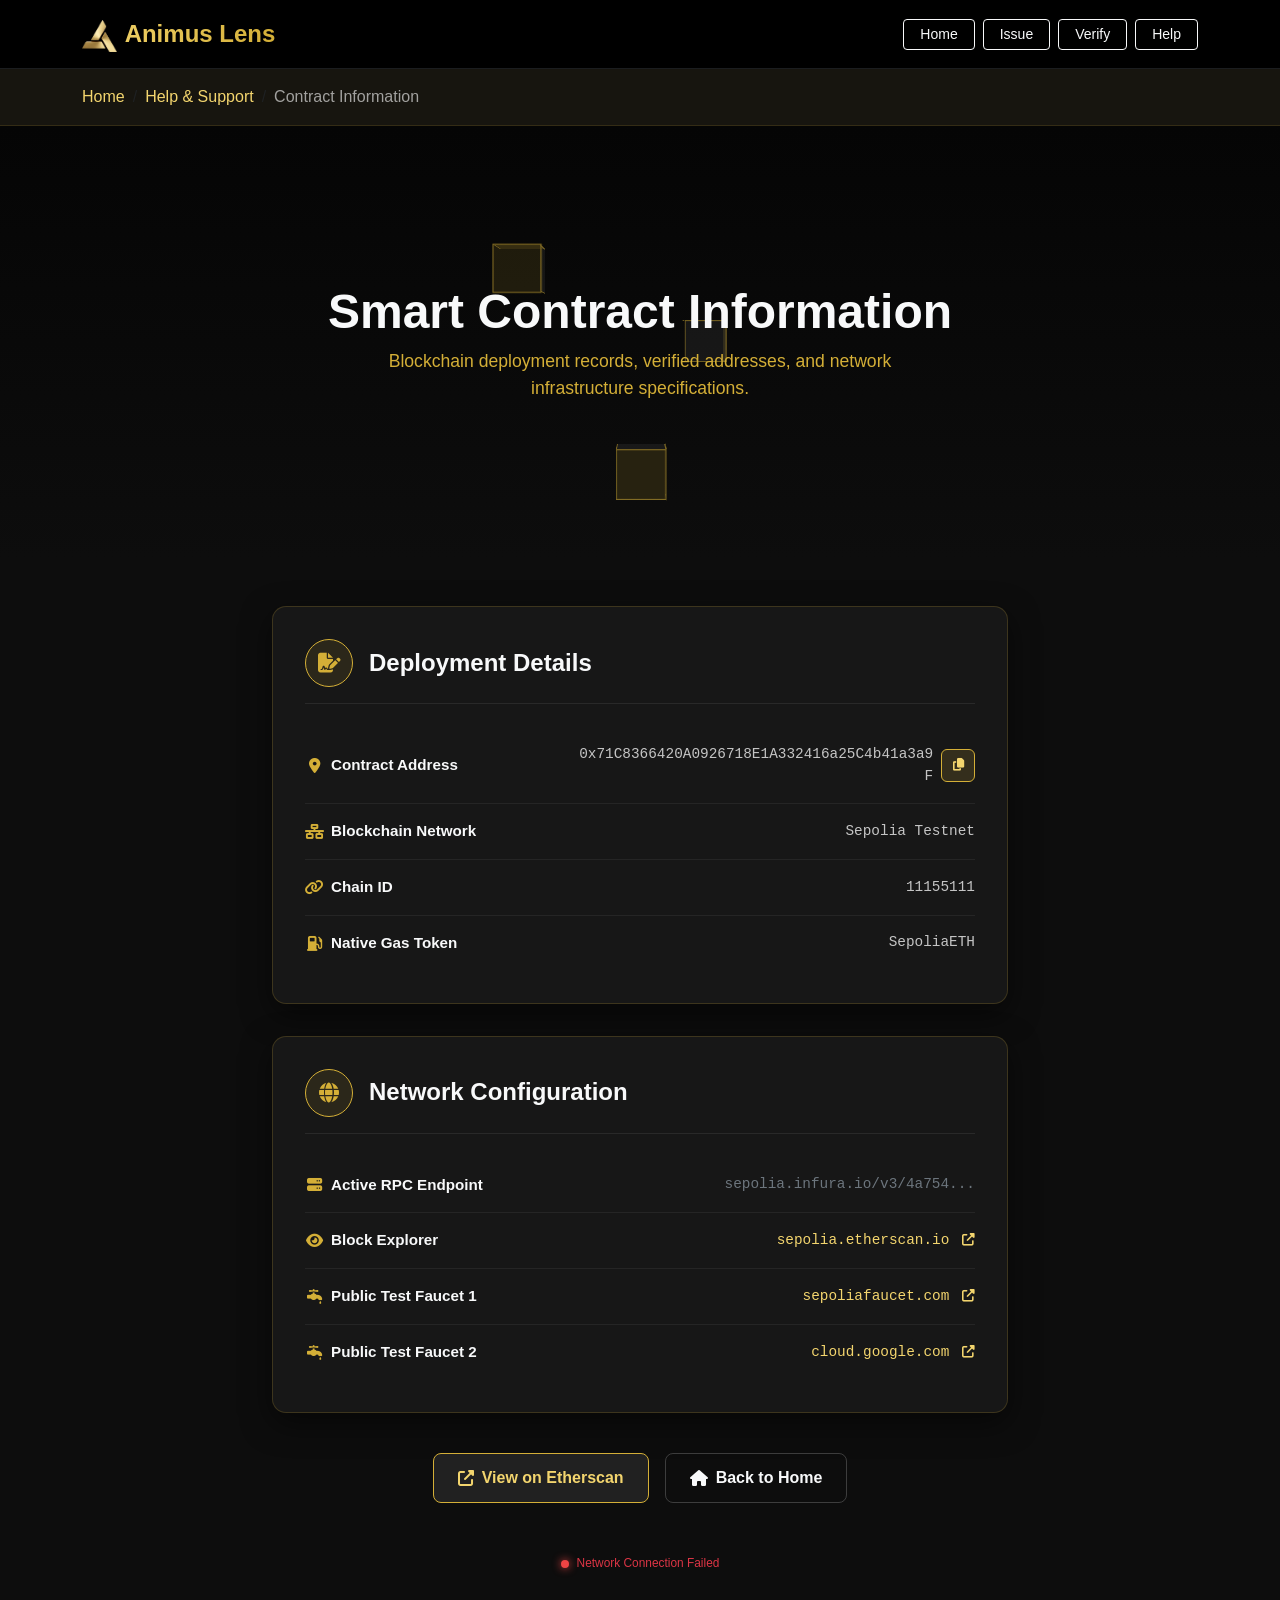
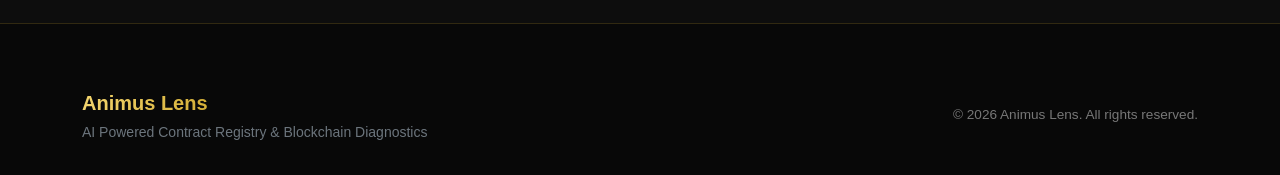
==== commit 7cf7e265: "Adding my changes. Aim removing ai slops." ====
--- a/contract_info.html
+++ b/contract_info.html
@@ -20,7 +20,7 @@
   <header class="py-3 border-bottom border-secondary border-opacity-25 bg-black">
     <div class="container d-flex justify-content-between align-items-center">
       <a href="index.html" class="text-decoration-none fw-bold fs-4 gradient-text">
-        <i class="fas fa-cube me-2"></i>SECURE-Cert
+        <img src="animus_logo.png" alt="Animus Lens Logo" style="height: 32px; margin-right: 8px;">Animus Lens
       </a>
       <div class="d-flex gap-2">
         <a href="index.html" class="btn btn-outline-light btn-sm px-3">Home</a>
@@ -56,7 +56,6 @@
 
     <div class="container text-center hero-content position-relative" style="z-index: 2;">
       <div class="hero-badge" data-aos="fade-down">
-        <i class="fas fa-file-contract me-2"></i>Smart Contract Registry
       </div>
       <h1 class="hero-title" data-aos="fade-up">Smart Contract Information</h1>
       <p class="hero-subtitle" data-aos="fade-up" data-aos-delay="100">
@@ -172,11 +171,11 @@
     <div class="container">
       <div class="row align-items-center gy-3">
         <div class="col-md-6 text-center text-md-start">
-          <span class="gradient-text fw-bold fs-5">SECURE-Cert</span>
-          <p class="text-secondary small mb-0 mt-1">Smart Contract Registry & Blockchain Diagnostics</p>
+          <span class="gradient-text fw-bold fs-5">Animus Lens</span>
+          <p class="text-secondary small mb-0 mt-1">AI Powered Contract Registry & Blockchain Diagnostics</p>
         </div>
         <div class="col-md-6 text-center text-md-end">
-          <p class="footer-copyright mb-0">&copy; 2026 SECURE-Cert. All rights reserved.</p>
+          <p class="footer-copyright mb-0">&copy; 2026 Animus Lens. All rights reserved.</p>
         </div>
       </div>
     </div>
@@ -244,4 +243,4 @@
     }
   </script>
 </body>
-</html>
+</html>
--- a/style.css
+++ b/style.css
@@ -29,19 +29,6 @@
   background-clip: text;
   -webkit-text-fill-color: transparent;
   color: transparent;
-}
-
-.hero-badge {
-  display: inline-block;
-  padding: 0.5rem 1.25rem;
-  background: rgba(212, 175, 55, 0.1);
-  color: var(--gold-primary);
-  border: 1px solid var(--gold-primary);
-  border-radius: 50px;
-  margin-bottom: 1.25rem;
-  font-weight: 600;
-  font-size: 0.9rem;
-  letter-spacing: 0.5px;
 }
 
 .hero-btn {
@@ -1260,4 +1247,4 @@
     width: 100%;
     justify-content: center;
   }
-}
+}
